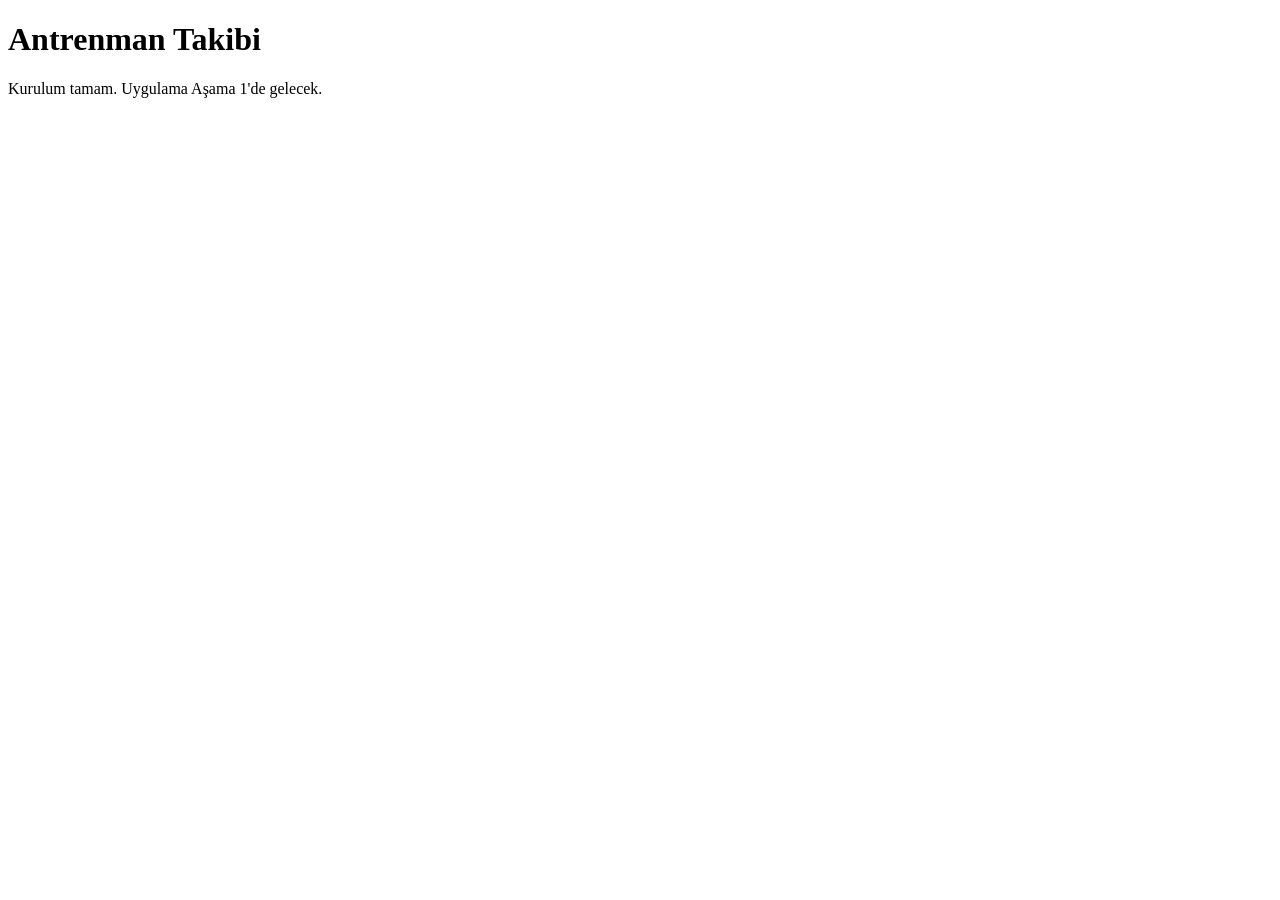
==== index.html @ 391fb574 "Aşama 0: kurulum - git deposu, .gitignore ve .gitattributes (satır sonları LF) - CLAUDE.md ve onaylı" ====
<!doctype html>
<html lang="tr">
<head>
  <meta charset="utf-8">
  <meta name="viewport" content="width=device-width, initial-scale=1">
  <title>Antrenman Takibi</title>
  <link rel="icon" href="data:,">
</head>
<body>
  <main id="app">
    <h1>Antrenman Takibi</h1>
    <p>Kurulum tamam. Uygulama Aşama 1'de gelecek.</p>
  </main>
</body>
</html>
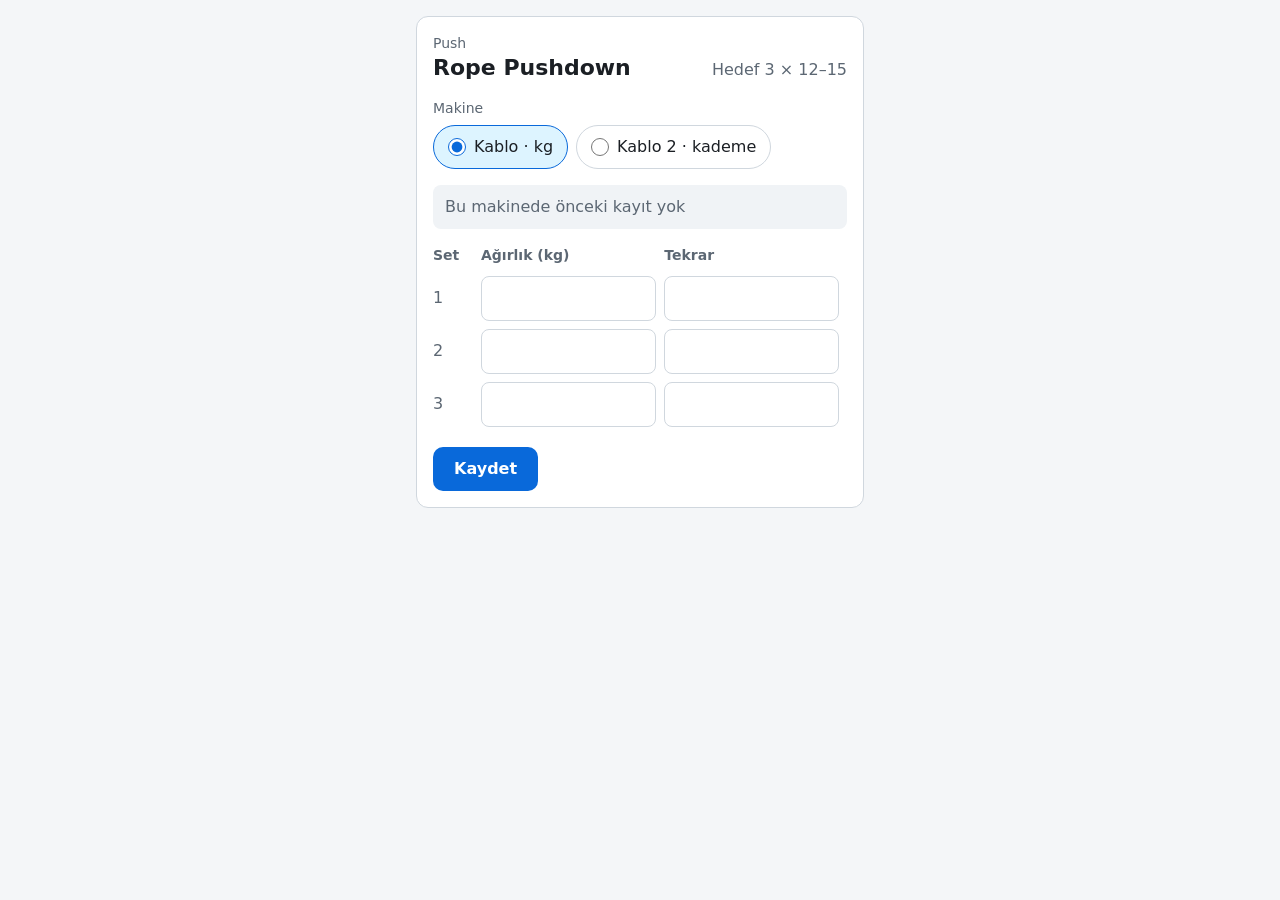
==== commit 8dde0ccd: "Aşama 1: tek hareket, iki makine, önceki performans ve set kaydı - Push · Rope Pushdown ekranı: Kabl" ====
--- a/index.html
+++ b/index.html
@@ -5,11 +5,12 @@
   <meta name="viewport" content="width=device-width, initial-scale=1">
   <title>Antrenman Takibi</title>
   <link rel="icon" href="data:,">
+  <link rel="stylesheet" href="css/app.css">
+  <script type="module" src="js/main.js"></script>
 </head>
 <body>
   <main id="app">
-    <h1>Antrenman Takibi</h1>
-    <p>Kurulum tamam. Uygulama Aşama 1'de gelecek.</p>
+    <p class="loading">Yükleniyor…</p>
   </main>
 </body>
 </html>
--- a/css/app.css
+++ b/css/app.css
@@ -0,0 +1,259 @@
+:root {
+  color-scheme: light dark;
+  --bg: #f4f6f8;
+  --surface: #ffffff;
+  --subtle: #f0f3f6;
+  --text: #1b1f24;
+  --muted: #5c6773;
+  --border: #d0d7de;
+  --input-bg: #ffffff;
+  --accent: #0969da;
+  --accent-soft: #ddf4ff;
+  --accent-text: #ffffff;
+  --ok: #1a7f37;
+  --danger: #cf222e;
+  --danger-soft: #ffebe9;
+}
+
+@media (prefers-color-scheme: dark) {
+  :root {
+    --bg: #0f1216;
+    --surface: #171b21;
+    --subtle: #1e242c;
+    --text: #e6e9ee;
+    --muted: #9aa5b1;
+    --border: #2e3540;
+    --input-bg: #0f1216;
+    --accent: #4c8dff;
+    --accent-soft: rgba(76, 141, 255, 0.16);
+    --accent-text: #0b1220;
+    --ok: #3fb950;
+    --danger: #ff7b72;
+    --danger-soft: rgba(255, 123, 114, 0.12);
+  }
+}
+
+* {
+  box-sizing: border-box;
+}
+
+html {
+  -webkit-text-size-adjust: 100%;
+}
+
+body {
+  margin: 0;
+  background: var(--bg);
+  color: var(--text);
+  font: 16px/1.5 system-ui, -apple-system, "Segoe UI", Roboto, sans-serif;
+}
+
+main {
+  max-width: 480px;
+  margin: 0 auto;
+  padding: 16px;
+}
+
+.card {
+  background: var(--surface);
+  border: 1px solid var(--border);
+  border-radius: 12px;
+  padding: 16px;
+}
+
+.card-head {
+  display: flex;
+  justify-content: space-between;
+  align-items: flex-end;
+  gap: 12px;
+}
+
+.eyebrow {
+  margin: 0;
+  color: var(--muted);
+  font-size: 0.875rem;
+}
+
+h1 {
+  margin: 0;
+  font-size: 1.375rem;
+  line-height: 1.25;
+}
+
+.target {
+  margin: 0;
+  color: var(--muted);
+  white-space: nowrap;
+}
+
+.machines {
+  display: flex;
+  flex-wrap: wrap;
+  gap: 8px;
+  margin: 16px 0 0;
+  padding: 0;
+  border: 0;
+}
+
+.machines legend {
+  margin-bottom: 6px;
+  padding: 0;
+  color: var(--muted);
+  font-size: 0.875rem;
+}
+
+.machine {
+  display: inline-flex;
+  align-items: center;
+  gap: 8px;
+  min-height: 44px;
+  padding: 0 14px;
+  border: 1px solid var(--border);
+  border-radius: 999px;
+  cursor: pointer;
+}
+
+.machine:has(input:checked) {
+  border-color: var(--accent);
+  background: var(--accent-soft);
+}
+
+.machine input {
+  width: 18px;
+  height: 18px;
+  margin: 0;
+  accent-color: var(--accent);
+}
+
+.last {
+  margin: 16px 0 0;
+  padding: 10px 12px;
+  border-radius: 8px;
+  background: var(--subtle);
+  font-variant-numeric: tabular-nums;
+}
+
+.last.empty {
+  color: var(--muted);
+}
+
+.sets {
+  width: 100%;
+  margin-top: 16px;
+  border-collapse: collapse;
+}
+
+.sets th {
+  padding: 0 8px 6px 0;
+  color: var(--muted);
+  font-size: 0.875rem;
+  font-weight: 600;
+  text-align: left;
+}
+
+.sets td {
+  padding: 4px 8px 4px 0;
+}
+
+.sets th:first-child,
+.sets td:first-child {
+  width: 3rem;
+  color: var(--muted);
+}
+
+.sets input {
+  width: 100%;
+  min-height: 44px;
+  padding: 8px 10px;
+  border: 1px solid var(--border);
+  border-radius: 8px;
+  background: var(--input-bg);
+  color: var(--text);
+  font: inherit;
+  font-size: 1.125rem; /* 16px altı iPhone'da odaklanınca ekranı yakınlaştırır */
+  font-variant-numeric: tabular-nums;
+}
+
+.sets input::placeholder {
+  color: var(--muted);
+  opacity: 0.55;
+}
+
+.sets input:focus {
+  outline: 2px solid var(--accent);
+  outline-offset: 1px;
+}
+
+.sets input[aria-invalid="true"] {
+  border-color: var(--danger);
+  background: var(--danger-soft);
+}
+
+.message {
+  margin: 12px 0 0;
+  color: var(--danger);
+}
+
+.message:empty {
+  display: none;
+}
+
+.actions {
+  display: flex;
+  flex-wrap: wrap;
+  align-items: center;
+  gap: 12px;
+  margin-top: 16px;
+}
+
+.button {
+  min-height: 44px;
+  padding: 0 20px;
+  border: 1px solid transparent;
+  border-radius: 10px;
+  font: inherit;
+  font-weight: 600;
+  cursor: pointer;
+}
+
+.button.primary {
+  background: var(--accent);
+  color: var(--accent-text);
+}
+
+.button.primary:disabled {
+  opacity: 0.6;
+  cursor: default;
+}
+
+.button.secondary {
+  border-color: var(--accent);
+  background: transparent;
+  color: var(--accent);
+}
+
+.save-status {
+  color: var(--muted);
+}
+
+.save-status[data-state="saved"] {
+  color: var(--ok);
+}
+
+.save-status[data-state="error"] {
+  display: flex;
+  flex-direction: column;
+  align-items: flex-start;
+  gap: 8px;
+  color: var(--danger);
+}
+
+.loading,
+.fatal {
+  margin: 0;
+  color: var(--muted);
+}
+
+.fatal {
+  color: var(--danger);
+}
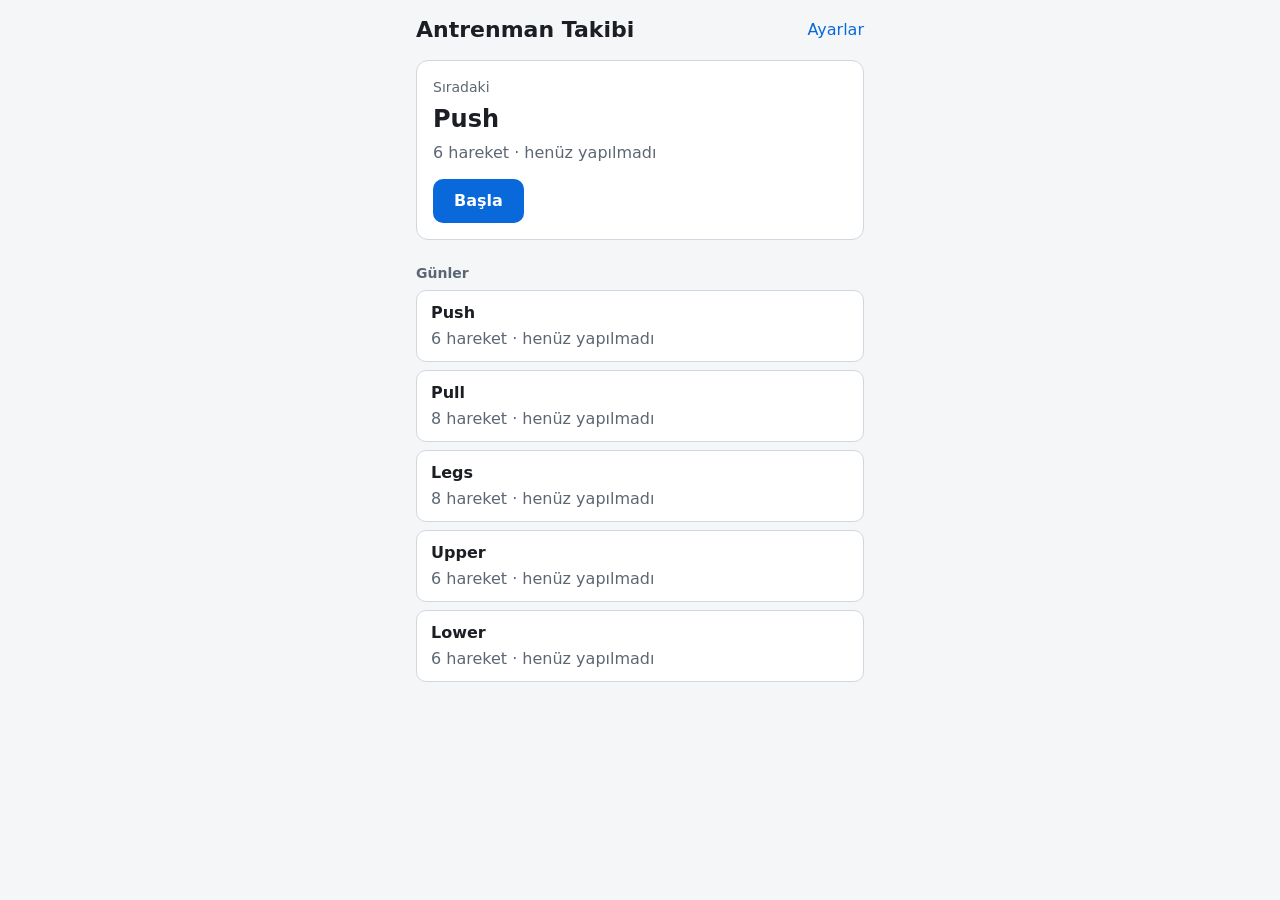
==== commit 4e3397f9: "Aşama 5: internetsiz çalışma (PWA), simgeler ve README - manifest.webmanifest ve simgeler (SVG'den P" ====
--- a/index.html
+++ b/index.html
@@ -4,7 +4,13 @@
   <meta charset="utf-8">
   <meta name="viewport" content="width=device-width, initial-scale=1">
   <title>Antrenman Takibi</title>
-  <link rel="icon" href="data:,">
+  <meta name="theme-color" content="#0969da">
+  <meta name="mobile-web-app-capable" content="yes">
+  <meta name="apple-mobile-web-app-capable" content="yes">
+  <meta name="apple-mobile-web-app-title" content="Antrenman">
+  <link rel="manifest" href="manifest.webmanifest">
+  <link rel="icon" href="icons/icon.svg" type="image/svg+xml">
+  <link rel="apple-touch-icon" href="icons/apple-touch-icon.png">
   <link rel="stylesheet" href="css/app.css">
   <script type="module" src="js/main.js"></script>
 </head>
@@ -12,5 +18,9 @@
   <main id="app">
     <p class="loading">Yükleniyor…</p>
   </main>
+  <div id="update-banner" class="update-banner" role="status" hidden>
+    <span id="update-text">Yeni sürüm var.</span>
+    <button type="button" id="update-button" class="button primary">Güncelle</button>
+  </div>
 </body>
 </html>
--- a/css/app.css
+++ b/css/app.css
@@ -13,6 +13,8 @@
   --ok: #1a7f37;
   --danger: #cf222e;
   --danger-soft: #ffebe9;
+  --warn-bg: #fff8c5;
+  --warn-border: #d4a72c;
 }
 
 @media (prefers-color-scheme: dark) {
@@ -30,6 +32,8 @@
     --ok: #3fb950;
     --danger: #ff7b72;
     --danger-soft: rgba(255, 123, 114, 0.12);
+    --warn-bg: rgba(187, 128, 9, 0.15);
+    --warn-border: #bb8009;
   }
 }
 
@@ -52,6 +56,22 @@
   max-width: 480px;
   margin: 0 auto;
   padding: 16px;
+}
+
+fieldset {
+  min-width: 0;
+  margin: 0;
+  padding: 0;
+  border: 0;
+}
+
+legend,
+.field label,
+.form-title {
+  margin: 0 0 6px;
+  padding: 0;
+  color: var(--muted);
+  font-size: 0.875rem;
 }
 
 .card {
@@ -87,22 +107,16 @@
 }
 
 .machines {
+  margin-top: 16px;
+}
+
+.chips {
   display: flex;
   flex-wrap: wrap;
   gap: 8px;
-  margin: 16px 0 0;
-  padding: 0;
-  border: 0;
-}
-
-.machines legend {
-  margin-bottom: 6px;
-  padding: 0;
-  color: var(--muted);
-  font-size: 0.875rem;
-}
-
-.machine {
+}
+
+.chip {
   display: inline-flex;
   align-items: center;
   gap: 8px;
@@ -110,19 +124,48 @@
   padding: 0 14px;
   border: 1px solid var(--border);
   border-radius: 999px;
+  background: transparent;
+  color: var(--text);
+  font: inherit;
   cursor: pointer;
 }
 
-.machine:has(input:checked) {
+.chip:has(input:checked) {
   border-color: var(--accent);
   background: var(--accent-soft);
 }
 
-.machine input {
+.chip input {
   width: 18px;
   height: 18px;
   margin: 0;
   accent-color: var(--accent);
+}
+
+.no-machine {
+  margin-bottom: 8px;
+}
+
+.chip.add {
+  border-style: dashed;
+  color: var(--accent);
+}
+
+.machine-form {
+  margin-top: 12px;
+  padding: 12px;
+  border: 1px solid var(--border);
+  border-radius: 10px;
+  background: var(--subtle);
+}
+
+.form-title {
+  color: var(--text);
+  font-weight: 600;
+}
+
+.units {
+  margin-top: 12px;
 }
 
 .last {
@@ -137,31 +180,45 @@
   color: var(--muted);
 }
 
-.sets {
-  width: 100%;
+.field {
+  display: flex;
+  flex-direction: column;
+}
+
+.field label {
+  display: block;
+}
+
+.weight {
   margin-top: 16px;
-  border-collapse: collapse;
-}
-
-.sets th {
-  padding: 0 8px 6px 0;
-  color: var(--muted);
-  font-size: 0.875rem;
-  font-weight: 600;
-  text-align: left;
-}
-
-.sets td {
-  padding: 4px 8px 4px 0;
-}
-
-.sets th:first-child,
-.sets td:first-child {
-  width: 3rem;
-  color: var(--muted);
-}
-
-.sets input {
+}
+
+.weight input {
+  max-width: 160px;
+}
+
+.reps {
+  margin-top: 16px;
+}
+
+.rep-grid {
+  display: grid;
+  grid-template-columns: repeat(auto-fill, minmax(76px, 1fr));
+  gap: 8px;
+}
+
+.rep {
+  display: flex;
+  flex-direction: column;
+  gap: 4px;
+}
+
+.rep span {
+  color: var(--muted);
+  font-size: 0.8125rem;
+}
+
+input[type="text"] {
   width: 100%;
   min-height: 44px;
   padding: 8px 10px;
@@ -174,17 +231,17 @@
   font-variant-numeric: tabular-nums;
 }
 
-.sets input::placeholder {
+input[type="text"]::placeholder {
   color: var(--muted);
   opacity: 0.55;
 }
 
-.sets input:focus {
+input[type="text"]:focus {
   outline: 2px solid var(--accent);
   outline-offset: 1px;
 }
 
-.sets input[aria-invalid="true"] {
+input[aria-invalid="true"] {
   border-color: var(--danger);
   background: var(--danger-soft);
 }
@@ -248,6 +305,293 @@
   color: var(--danger);
 }
 
+h2 {
+  margin: 0;
+  font-size: 1.125rem;
+  line-height: 1.3;
+}
+
+.muted {
+  margin: 0;
+  color: var(--muted);
+}
+
+a.button {
+  display: inline-flex;
+  align-items: center;
+  justify-content: center;
+  text-decoration: none;
+}
+
+.button.small {
+  min-height: 36px;
+  padding: 0 14px;
+  border-color: var(--border);
+  background: transparent;
+  color: var(--text);
+  font-weight: 500;
+}
+
+.button.small:disabled {
+  opacity: 0.45;
+  cursor: default;
+}
+
+/* Ana ekran */
+.page-head {
+  margin-bottom: 16px;
+}
+
+.home-head {
+  display: flex;
+  align-items: center;
+  justify-content: space-between;
+  gap: 12px;
+}
+
+.head-link {
+  color: var(--accent);
+  text-decoration: none;
+}
+
+.reminder {
+  margin: 0 0 16px;
+  padding: 10px 12px;
+  border: 1px solid var(--warn-border);
+  border-radius: 8px;
+  background: var(--warn-bg);
+}
+
+.reminder a {
+  color: var(--accent);
+  font-weight: 600;
+}
+
+/* Ayarlar */
+.page-head .back + h1 {
+  margin-top: 8px;
+}
+
+.settings-section + .settings-section {
+  margin-top: 12px;
+}
+
+.settings-section h2 + p {
+  margin-top: 8px;
+}
+
+.settings-section p {
+  margin: 8px 0 0;
+}
+
+.status-message {
+  color: var(--ok);
+}
+
+.status-message:empty {
+  display: none;
+}
+
+.file-field {
+  display: flex;
+  flex-direction: column;
+  gap: 6px;
+  margin-top: 12px;
+  color: var(--muted);
+  font-size: 0.875rem;
+}
+
+.file-field input {
+  color: var(--text);
+  font: inherit;
+}
+
+.restore-summary {
+  margin-top: 12px;
+  padding: 12px;
+  border: 1px solid var(--warn-border);
+  border-radius: 10px;
+  background: var(--warn-bg);
+}
+
+.restore-summary p:first-child {
+  margin-top: 0;
+}
+
+.flash {
+  margin: 0 0 16px;
+  padding: 10px 12px;
+  border-radius: 8px;
+  background: var(--accent-soft);
+  color: var(--ok);
+}
+
+.next,
+.resume {
+  display: flex;
+  flex-direction: column;
+  align-items: flex-start;
+  gap: 6px;
+}
+
+.resume {
+  margin-bottom: 12px;
+  border-color: var(--accent);
+}
+
+.next h2,
+.resume h2 {
+  font-size: 1.5rem;
+}
+
+.next .button,
+.resume .button {
+  margin-top: 8px;
+}
+
+.section-title {
+  margin: 24px 0 8px;
+  color: var(--muted);
+  font-size: 0.875rem;
+  font-weight: 600;
+}
+
+.days {
+  display: flex;
+  flex-direction: column;
+  gap: 8px;
+  margin: 0;
+  padding: 0;
+  list-style: none;
+}
+
+.day {
+  display: flex;
+  flex-direction: column;
+  gap: 2px;
+  min-height: 56px;
+  padding: 10px 14px;
+  border: 1px solid var(--border);
+  border-radius: 10px;
+  background: var(--surface);
+  color: var(--text);
+  text-decoration: none;
+}
+
+.day-name {
+  font-weight: 600;
+}
+
+/* Antrenman ekranı */
+.topbar {
+  position: sticky;
+  top: 0;
+  z-index: 1;
+  margin: -16px -16px 12px;
+  padding: 12px 16px;
+  border-bottom: 1px solid var(--border);
+  background: var(--bg);
+}
+
+.topbar-row {
+  display: flex;
+  align-items: center;
+  gap: 12px;
+}
+
+.topbar h1 {
+  flex: 1;
+  text-align: center;
+}
+
+.back {
+  color: var(--accent);
+  text-decoration: none;
+  white-space: nowrap;
+}
+
+.topbar .save-status:not(:empty) {
+  margin-top: 8px;
+}
+
+#workout-message {
+  margin: 0 0 12px;
+}
+
+.cards {
+  display: flex;
+  flex-direction: column;
+  gap: 12px;
+}
+
+.options {
+  margin-top: 16px;
+}
+
+.set-buttons {
+  display: flex;
+  gap: 8px;
+  margin-top: 8px;
+}
+
+.button.danger {
+  border-color: var(--danger);
+  background: transparent;
+  color: var(--danger);
+}
+
+.button:disabled {
+  opacity: 0.6;
+  cursor: default;
+}
+
+.page-actions {
+  display: flex;
+  justify-content: center;
+  margin: 24px 0 8px;
+}
+
+/* Başka bir gün devam ederken */
+.conflict h1 {
+  margin: 4px 0 8px;
+}
+
+.conflict-actions {
+  display: flex;
+  flex-direction: column;
+  gap: 8px;
+  margin-top: 16px;
+}
+
+/* Yeni sürüm bandı */
+.update-banner {
+  position: fixed;
+  right: 12px;
+  bottom: 12px;
+  left: 12px;
+  z-index: 2;
+  display: flex;
+  align-items: center;
+  justify-content: space-between;
+  gap: 12px;
+  max-width: 456px;
+  margin: 0 auto;
+  padding: 10px 12px;
+  border: 1px solid var(--accent);
+  border-radius: 12px;
+  background: var(--surface);
+  box-shadow: 0 4px 16px rgba(0, 0, 0, 0.15);
+}
+
+.update-banner[hidden] {
+  display: none;
+}
+
+/* Bant görünürken sayfanın sonu bandın altında kalmasın. */
+body:has(.update-banner:not([hidden])) main {
+  padding-bottom: 96px;
+}
+
 .loading,
 .fatal {
   margin: 0;
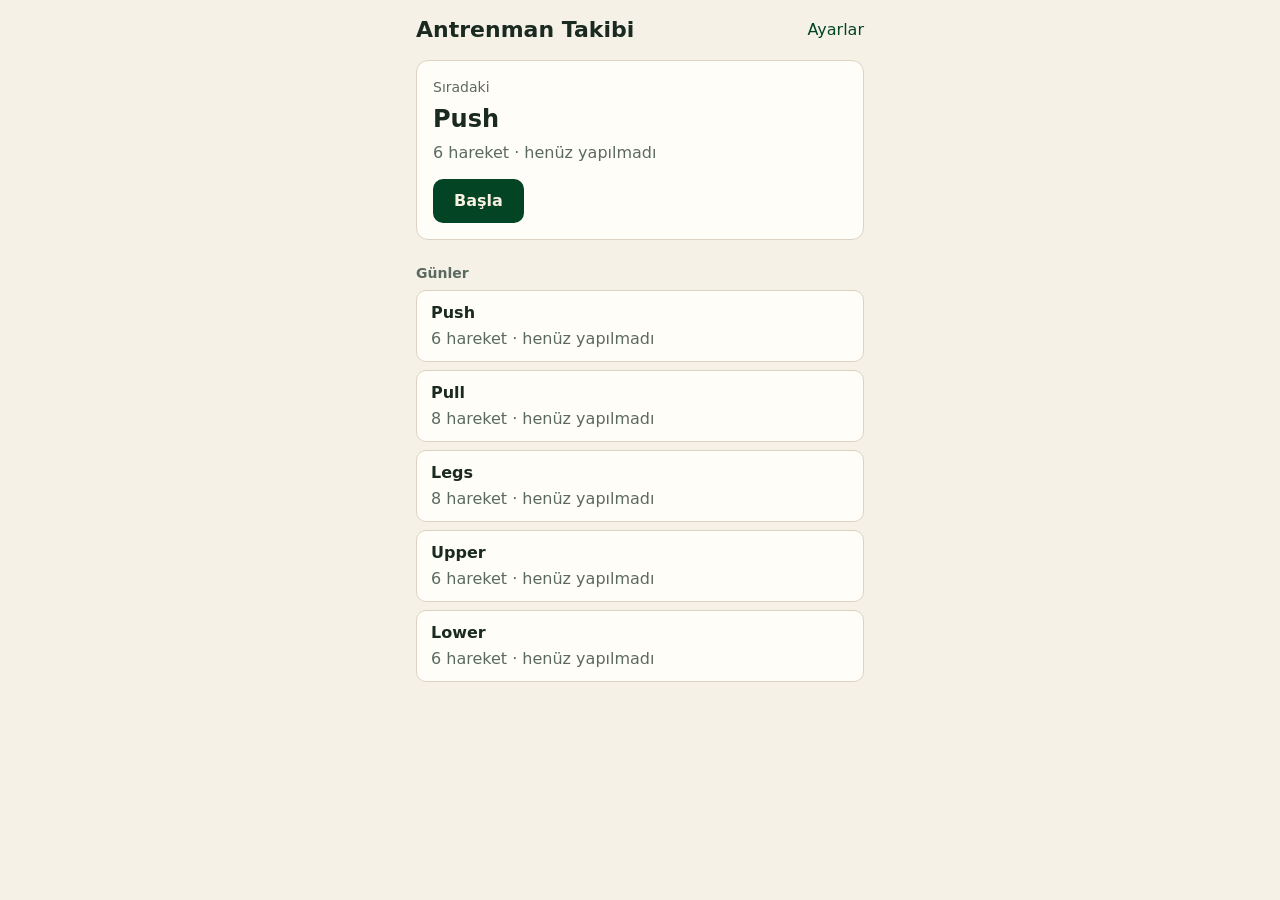
==== commit 271dd0ce: "Renkler uygulama simgesine uyarlandı - Açık tema: krem zemin, koyu yeşil vurgu ve düğmeler, turuncu " ====
--- a/index.html
+++ b/index.html
@@ -4,12 +4,12 @@
   <meta charset="utf-8">
   <meta name="viewport" content="width=device-width, initial-scale=1">
   <title>Antrenman Takibi</title>
-  <meta name="theme-color" content="#0969da">
+  <meta name="theme-color" content="#034425">
   <meta name="mobile-web-app-capable" content="yes">
   <meta name="apple-mobile-web-app-capable" content="yes">
   <meta name="apple-mobile-web-app-title" content="Antrenman">
   <link rel="manifest" href="manifest.webmanifest">
-  <link rel="icon" href="icons/icon.svg" type="image/svg+xml">
+  <link rel="icon" href="icons/icon-192.png" type="image/png">
   <link rel="apple-touch-icon" href="icons/apple-touch-icon.png">
   <link rel="stylesheet" href="css/app.css">
   <script type="module" src="js/main.js"></script>
--- a/css/app.css
+++ b/css/app.css
@@ -1,39 +1,42 @@
+/* Renkler uygulama simgesinden: koyu yeşil #034425, krem #faf1e1, turuncu #f06b29. */
 :root {
   color-scheme: light dark;
-  --bg: #f4f6f8;
-  --surface: #ffffff;
-  --subtle: #f0f3f6;
-  --text: #1b1f24;
-  --muted: #5c6773;
-  --border: #d0d7de;
+  --bg: #f6f1e7;
+  --surface: #fffdf8;
+  --subtle: #efe8da;
+  --text: #1b2a21;
+  --muted: #5b6a60;
+  --border: #dcd3c1;
   --input-bg: #ffffff;
-  --accent: #0969da;
-  --accent-soft: #ddf4ff;
-  --accent-text: #ffffff;
-  --ok: #1a7f37;
-  --danger: #cf222e;
-  --danger-soft: #ffebe9;
-  --warn-bg: #fff8c5;
-  --warn-border: #d4a72c;
+  --accent: #034425;
+  --accent-soft: #dfece2;
+  --accent-text: #faf1e1;
+  --highlight: #b8490f; /* simgedeki turuncunun yazıda okunur tonu */
+  --ok: #1d6b3c;
+  --danger: #c42b1c;
+  --danger-soft: #fdeceb;
+  --warn-bg: #fdf1c9;
+  --warn-border: #c9982a;
 }
 
 @media (prefers-color-scheme: dark) {
   :root {
-    --bg: #0f1216;
-    --surface: #171b21;
-    --subtle: #1e242c;
-    --text: #e6e9ee;
-    --muted: #9aa5b1;
-    --border: #2e3540;
-    --input-bg: #0f1216;
-    --accent: #4c8dff;
-    --accent-soft: rgba(76, 141, 255, 0.16);
-    --accent-text: #0b1220;
-    --ok: #3fb950;
+    --bg: #0c1811;
+    --surface: #132219;
+    --subtle: #1a2d21;
+    --text: #efe8d9;
+    --muted: #a4b1a7;
+    --border: #2a3e31;
+    --input-bg: #0c1811;
+    --accent: #7ccf9c;
+    --accent-soft: rgba(124, 207, 156, 0.14);
+    --accent-text: #0c1811;
+    --highlight: #ff9a5c;
+    --ok: #7ccf9c;
     --danger: #ff7b72;
     --danger-soft: rgba(255, 123, 114, 0.12);
-    --warn-bg: rgba(187, 128, 9, 0.15);
-    --warn-border: #bb8009;
+    --warn-bg: rgba(201, 152, 42, 0.16);
+    --warn-border: #c9982a;
   }
 }
 
@@ -144,6 +147,52 @@
 
 .no-machine {
   margin-bottom: 8px;
+}
+
+.chip.edit {
+  border-color: transparent;
+  color: var(--muted);
+}
+
+.machine-list {
+  display: flex;
+  flex-direction: column;
+  gap: 8px;
+  margin: 0 0 8px;
+  padding: 0;
+  list-style: none;
+}
+
+.machine-list li {
+  display: flex;
+  align-items: center;
+  justify-content: space-between;
+  gap: 12px;
+  min-height: 44px;
+  padding: 0 4px 0 14px;
+  border: 1px solid var(--border);
+  border-radius: 10px;
+}
+
+.button.small.danger {
+  border-color: var(--danger);
+  color: var(--danger);
+}
+
+.counter {
+  margin: 8px 0 0;
+  color: var(--muted);
+  font-size: 0.9375rem;
+}
+
+.progress-live {
+  margin: 8px 0 0;
+  color: var(--highlight);
+  font-weight: 600;
+}
+
+.progress-live:empty {
+  display: none;
 }
 
 .chip.add {
@@ -436,7 +485,7 @@
 
 .resume {
   margin-bottom: 12px;
-  border-color: var(--accent);
+  border-color: var(--highlight);
 }
 
 .next h2,
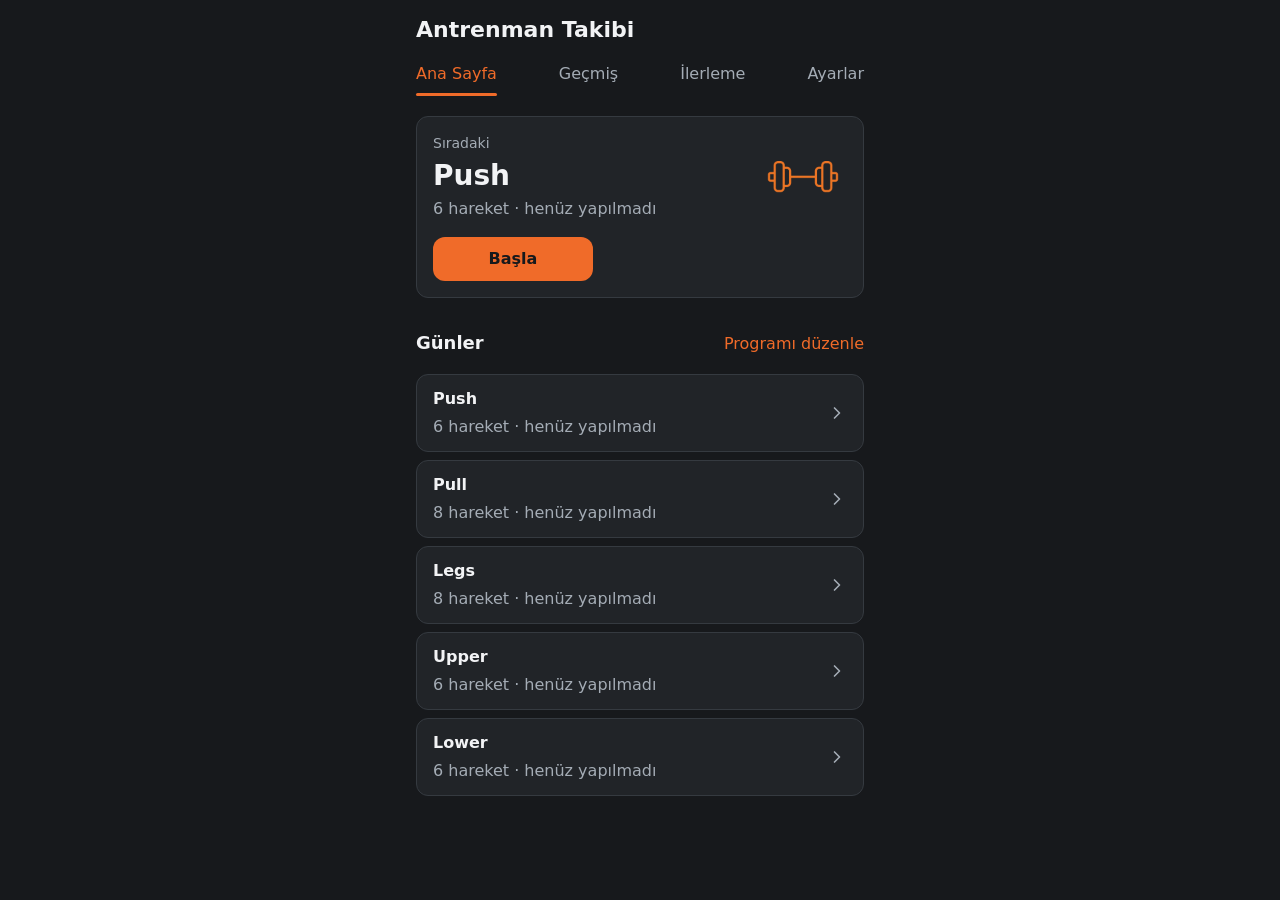
==== commit 7d37047e: "Aşama 11a: arayüz — tasarım değişkenleri, koyu tema, sekmeler ve ana sayfa - Yalnızca koyu tema: ant" ====
--- a/index.html
+++ b/index.html
@@ -4,7 +4,7 @@
   <meta charset="utf-8">
   <meta name="viewport" content="width=device-width, initial-scale=1">
   <title>Antrenman Takibi</title>
-  <meta name="theme-color" content="#034425">
+  <meta name="theme-color" content="#17191c">
   <meta name="mobile-web-app-capable" content="yes">
   <meta name="apple-mobile-web-app-capable" content="yes">
   <meta name="apple-mobile-web-app-title" content="Antrenman">
--- a/css/app.css
+++ b/css/app.css
@@ -1,43 +1,50 @@
-/* Renkler uygulama simgesinden: koyu yeşil #034425, krem #faf1e1, turuncu #f06b29. */
+/* Tasarım değişkenleri. Kurallar ve kararlar: .claude/skills/workout-ui (references/tokens.md).
+   Renk, yazı boyutu, boşluk ve köşe değerleri yalnızca burada yazılır. Yalnızca koyu tema. */
 :root {
-  color-scheme: light dark;
-  --bg: #f6f1e7;
-  --surface: #fffdf8;
-  --subtle: #efe8da;
-  --text: #1b2a21;
-  --muted: #5b6a60;
-  --border: #dcd3c1;
-  --input-bg: #ffffff;
-  --accent: #034425;
-  --accent-soft: #dfece2;
-  --accent-text: #faf1e1;
-  --highlight: #b8490f; /* simgedeki turuncunun yazıda okunur tonu */
-  --ok: #1d6b3c;
-  --danger: #c42b1c;
-  --danger-soft: #fdeceb;
-  --warn-bg: #fdf1c9;
-  --warn-border: #c9982a;
-}
-
-@media (prefers-color-scheme: dark) {
-  :root {
-    --bg: #0c1811;
-    --surface: #132219;
-    --subtle: #1a2d21;
-    --text: #efe8d9;
-    --muted: #a4b1a7;
-    --border: #2a3e31;
-    --input-bg: #0c1811;
-    --accent: #7ccf9c;
-    --accent-soft: rgba(124, 207, 156, 0.14);
-    --accent-text: #0c1811;
-    --highlight: #ff9a5c;
-    --ok: #7ccf9c;
-    --danger: #ff7b72;
-    --danger-soft: rgba(255, 123, 114, 0.12);
-    --warn-bg: rgba(201, 152, 42, 0.16);
-    --warn-border: #c9982a;
-  }
+  color-scheme: dark;
+
+  --bg: #17191c; /* antrasit */
+  --surface: #212428;
+  --subtle: #2a2e33;
+  --border: #353a40;
+  --border-strong: #727a84; /* metin kutusu ve ikincil düğme kenarı: zeminlere karşı en az 3:1 */
+  --input-bg: #17191c;
+  --text: #f2f3f5;
+  --muted: #a4acb5;
+  --placeholder: #80878f; /* önceki değer ipucu: girilen değerden soluk, yine de 4,5:1 */
+  --accent: #f06b29; /* simgedeki turuncu */
+  --accent-text: #17191c; /* turuncu dolgunun yazısı: beyaz yazı turuncuda 3:1'de kalır */
+  --accent-soft: rgba(240, 107, 41, 0.16);
+  --highlight: var(--accent);
+  --chart-line: #e8641f; /* turuncunun koyu zemin bandına indirilmiş tonu (dataviz doğrulayıcısı) */
+  --ok: #5fcf8f;
+  --ok-soft: rgba(95, 207, 143, 0.14);
+  --danger: #ff7166;
+  --danger-soft: rgba(255, 113, 102, 0.14);
+  --warn-bg: rgba(217, 164, 65, 0.14);
+  --warn-border: #d9a441;
+
+  --font-size-xs: 0.8125rem;
+  --font-size-sm: 0.875rem;
+  --font-size-md: 1rem;
+  --font-size-lg: 1.125rem;
+  --font-size-xl: 1.375rem;
+  --font-size-2xl: 1.75rem;
+
+  --space-1: 4px;
+  --space-2: 8px;
+  --space-3: 12px;
+  --space-4: 16px;
+  --space-5: 24px;
+  --space-6: 32px;
+
+  --radius-sm: 8px;
+  --radius-md: 12px;
+  --radius-pill: 999px;
+  --tap: 44px; /* en küçük dokunma alanı */
+  --icon-md: 20px;
+  --icon-lg: 24px;
+  --shadow-overlay: 0 8px 24px rgba(0, 0, 0, 0.4);
 }
 
 * {
@@ -52,13 +59,37 @@
   margin: 0;
   background: var(--bg);
   color: var(--text);
-  font: 16px/1.5 system-ui, -apple-system, "Segoe UI", Roboto, sans-serif;
+  font: var(--font-size-md) / 1.5 system-ui, -apple-system, "Segoe UI", Roboto, sans-serif;
 }
 
 main {
   max-width: 480px;
   margin: 0 auto;
-  padding: 16px;
+  padding: var(--space-4);
+}
+
+a {
+  color: var(--accent);
+}
+
+:focus-visible {
+  outline: 2px solid var(--accent);
+  outline-offset: 2px;
+}
+
+h1 {
+  margin: 0;
+  font-size: var(--font-size-2xl);
+  font-weight: 700;
+  line-height: 1.25;
+  overflow-wrap: anywhere;
+}
+
+h2 {
+  margin: 0;
+  font-size: var(--font-size-lg);
+  font-weight: 600;
+  line-height: 1.25;
 }
 
 fieldset {
@@ -71,65 +102,226 @@
 legend,
 .field label,
 .form-title {
-  margin: 0 0 6px;
+  margin: 0 0 var(--space-2);
   padding: 0;
   color: var(--muted);
-  font-size: 0.875rem;
-}
-
+  font-size: var(--font-size-sm);
+}
+
+.muted {
+  margin: 0;
+  color: var(--muted);
+}
+
+.eyebrow {
+  margin: 0;
+  color: var(--muted);
+  font-size: var(--font-size-sm);
+}
+
+.icon {
+  flex: none;
+  width: var(--icon-md);
+  height: var(--icon-md);
+}
+
+/* Kart */
 .card {
   background: var(--surface);
   border: 1px solid var(--border);
-  border-radius: 12px;
-  padding: 16px;
-}
-
+  border-radius: var(--radius-md);
+  padding: var(--space-4);
+}
+
+/* Uzun başlık alt satıra geçer; "Hedef" ilk satırla hizalı kalır ve küçülmez. */
 .card-head {
   display: flex;
   justify-content: space-between;
-  align-items: flex-end;
-  gap: 12px;
-}
-
-.eyebrow {
-  margin: 0;
-  color: var(--muted);
-  font-size: 0.875rem;
-}
-
-h1 {
-  margin: 0;
-  font-size: 1.375rem;
-  line-height: 1.25;
+  align-items: baseline;
+  gap: var(--space-3);
+}
+
+.card-head h2 {
+  min-width: 0;
+  overflow-wrap: anywhere;
 }
 
 .target {
+  flex: none;
   margin: 0;
   color: var(--muted);
   white-space: nowrap;
 }
 
-.machines {
-  margin-top: 16px;
-}
-
-.chips {
-  display: flex;
-  flex-wrap: wrap;
-  gap: 8px;
-}
-
-.chip {
+/* Düğmeler: ana (turuncu dolgu), ikincil (nötr çerçeve), ekleme (turuncu çerçeve), tehlikeli (kırmızı). */
+.button {
   display: inline-flex;
   align-items: center;
-  gap: 8px;
-  min-height: 44px;
-  padding: 0 14px;
-  border: 1px solid var(--border);
-  border-radius: 999px;
+  justify-content: center;
+  gap: var(--space-2);
+  min-height: var(--tap);
+  padding: var(--space-2) var(--space-5);
+  border: 1px solid transparent;
+  border-radius: var(--radius-md);
   background: transparent;
   color: var(--text);
   font: inherit;
+  font-weight: 600;
+  text-align: center;
+  text-decoration: none;
+  cursor: pointer;
+}
+
+.button.primary {
+  background: var(--accent);
+  color: var(--accent-text);
+}
+
+.button.secondary {
+  border-color: var(--border-strong);
+}
+
+.button.add {
+  border-color: var(--accent);
+  color: var(--accent);
+}
+
+.button.danger {
+  border-color: var(--danger);
+  color: var(--danger);
+}
+
+/* Küçük düğme de en az 44 × 44 px'tir; yalnızca yatay boşluğu dardır ("Sil" gibi kısa yazıda da). */
+.button.small {
+  min-width: var(--tap);
+  padding: var(--space-2) var(--space-3);
+  border-color: var(--border-strong);
+  font-weight: 500;
+}
+
+.button.small.danger {
+  border-color: var(--danger);
+  color: var(--danger);
+}
+
+.button.small.icon {
+  width: var(--tap);
+  padding: 0;
+  font-size: var(--font-size-lg);
+}
+
+.button.block {
+  width: 100%;
+}
+
+.button:active:not(:disabled) {
+  filter: brightness(0.9);
+}
+
+.button:disabled {
+  opacity: 0.45;
+  cursor: default;
+}
+
+.link-button {
+  align-self: flex-start;
+  min-height: var(--tap);
+  padding: 0;
+  border: 0;
+  background: none;
+  color: var(--accent);
+  font: inherit;
+  cursor: pointer;
+}
+
+.actions {
+  display: flex;
+  flex-wrap: wrap;
+  align-items: center;
+  gap: var(--space-3);
+  margin-top: var(--space-4);
+}
+
+/* Form alanları */
+.field {
+  display: flex;
+  flex-direction: column;
+}
+
+.field label {
+  display: block;
+}
+
+input[type="text"],
+select {
+  width: 100%;
+  min-height: var(--tap);
+  padding: var(--space-2) var(--space-3);
+  border: 1px solid var(--border-strong);
+  border-radius: var(--radius-sm);
+  background: var(--input-bg);
+  color: var(--text);
+  font: inherit;
+  font-size: var(--font-size-lg); /* 16 px altı iPhone'da odaklanınca ekranı yakınlaştırır */
+}
+
+input[type="text"] {
+  font-variant-numeric: tabular-nums;
+}
+
+/* Sayı kutusunda girilen değer kalın, önceki değer ipucu ince ve soluk: ipucu kutuyu doldurmaz. */
+input[inputmode="decimal"],
+input[inputmode="numeric"] {
+  font-weight: 600;
+}
+
+input[type="text"]::placeholder {
+  color: var(--placeholder);
+  font-weight: 400;
+  opacity: 1;
+}
+
+input[type="text"]:focus,
+select:focus {
+  outline: 2px solid var(--accent);
+  outline-offset: 2px;
+}
+
+input[aria-invalid="true"],
+select[aria-invalid="true"] {
+  border-color: var(--danger);
+  background: var(--danger-soft);
+}
+
+.message {
+  margin: var(--space-3) 0 0;
+  color: var(--danger);
+}
+
+.message:empty {
+  display: none;
+}
+
+/* Çipler: radyo seçimleri (makine, hareket, birim, ölçü). Radyo görünür kalır. */
+.chips {
+  display: flex;
+  flex-wrap: wrap;
+  gap: var(--space-2);
+}
+
+.chip {
+  display: inline-flex;
+  align-items: center;
+  gap: var(--space-2);
+  max-width: 100%;
+  min-height: var(--tap);
+  padding: 0 var(--space-3);
+  border: 1px solid var(--border);
+  border-radius: var(--radius-pill);
+  background: transparent;
+  color: var(--text);
+  font: inherit;
+  overflow-wrap: anywhere;
   cursor: pointer;
 }
 
@@ -138,15 +330,27 @@
   background: var(--accent-soft);
 }
 
+.chip:has(input:focus-visible) {
+  outline: 2px solid var(--accent);
+  outline-offset: 2px;
+}
+
 .chip input {
+  flex: none;
   width: 18px;
   height: 18px;
   margin: 0;
   accent-color: var(--accent);
 }
 
-.no-machine {
-  margin-bottom: 8px;
+.chip input:focus-visible {
+  outline: none;
+}
+
+.chip.add {
+  border-style: dashed;
+  border-color: var(--border-strong);
+  color: var(--accent);
 }
 
 .chip.edit {
@@ -154,381 +358,323 @@
   color: var(--muted);
 }
 
-.machine-list {
-  display: flex;
-  flex-direction: column;
-  gap: 8px;
-  margin: 0 0 8px;
+/* Mesajlar */
+.flash {
+  margin: 0 0 var(--space-4);
+  padding: var(--space-2) var(--space-3);
+  border-radius: var(--radius-sm);
+  background: var(--ok-soft);
+  color: var(--ok);
+}
+
+.reminder {
+  margin: 0 0 var(--space-4);
+  padding: var(--space-2) var(--space-3);
+  border: 1px solid var(--warn-border);
+  border-radius: var(--radius-sm);
+  background: var(--warn-bg);
+}
+
+/* Uyarı zemininde turuncu yazı sınırda kalır; bağlantı ana metin renginde ve altı çizili. */
+.reminder a {
+  color: var(--text);
+  font-weight: 600;
+}
+
+.status-message {
+  color: var(--ok);
+}
+
+.status-message:empty {
+  display: none;
+}
+
+.save-status {
+  color: var(--muted);
+}
+
+.save-status[data-state="saved"] {
+  color: var(--ok);
+}
+
+.save-status[data-state="error"] {
+  display: flex;
+  flex-direction: column;
+  align-items: flex-start;
+  gap: var(--space-2);
+  color: var(--danger);
+}
+
+/* Ana ekranların başı: uygulama adı ve sekmeler. Açık ekranın sekmesi aria-current="page" taşır. */
+.app-head {
+  margin-bottom: var(--space-4);
+}
+
+.app-title {
+  margin: 0;
+  font-size: var(--font-size-xl);
+  font-weight: 700;
+  line-height: 1.25;
+}
+
+/* Sekmeler satırı kaplar (görseldeki gibi). Yazı büyütülüp sığmazsa sayfa değil çubuk kayar;
+   iç boşluk odak halkası kırpılmasın diye. */
+.tabs {
+  display: flex;
+  justify-content: space-between;
+  gap: var(--space-3);
+  margin: var(--space-1) calc(-1 * var(--space-1)) 0;
+  padding: var(--space-1);
+  overflow-x: auto;
+}
+
+.tab {
+  position: relative;
+  display: inline-flex;
+  align-items: center;
+  min-height: var(--tap);
+  color: var(--muted);
+  font-weight: 500;
+  text-decoration: none;
+  white-space: nowrap;
+}
+
+.tab[aria-current="page"] {
+  color: var(--accent);
+}
+
+.tab[aria-current="page"]::after {
+  content: "";
+  position: absolute;
+  right: 0;
+  bottom: 0;
+  left: 0;
+  height: 3px;
+  border-radius: 3px;
+  background: var(--accent);
+}
+
+/* Alt ekranların başı: geri bağlantısı ve başlık */
+.page-head {
+  margin-bottom: var(--space-4);
+}
+
+.page-head .back + h1 {
+  margin-top: var(--space-1);
+}
+
+.back {
+  display: inline-flex;
+  align-items: center;
+  min-width: var(--tap); /* kısa gün adında ("← Pull") da */
+  min-height: var(--tap);
+  color: var(--accent);
+  text-decoration: none;
+  white-space: nowrap;
+}
+
+/* Ana ekran */
+.next,
+.resume {
+  display: flex;
+  flex-direction: column;
+  align-items: flex-start;
+  gap: var(--space-1);
+}
+
+.resume {
+  margin-bottom: var(--space-3);
+  border-color: var(--highlight);
+}
+
+.next h2,
+.resume h2 {
+  font-size: var(--font-size-2xl);
+  font-weight: 700;
+  overflow-wrap: anywhere;
+}
+
+.next .button,
+.resume .button {
+  min-width: 10rem;
+  margin-top: var(--space-3);
+}
+
+/* Sıradaki kartı: solda gün, sağda günün görseli (süs; alt=""). Görsel metni ezmez, küçülmez. */
+.next-body {
+  display: flex;
+  align-items: center;
+  gap: var(--space-3);
+  align-self: stretch;
+}
+
+.next-text {
+  display: flex;
+  flex: 1;
+  flex-direction: column;
+  gap: var(--space-1);
+  min-width: 0;
+}
+
+.day-art {
+  flex: none;
+  width: 88px;
+  height: 88px;
+  object-fit: contain;
+}
+
+@media (max-width: 359px) {
+  .day-art {
+    width: 64px;
+    height: 64px;
+  }
+}
+
+.section-head {
+  display: flex;
+  flex-wrap: wrap;
+  align-items: center;
+  justify-content: space-between;
+  column-gap: var(--space-3);
+  margin: var(--space-5) 0 var(--space-2);
+}
+
+.section-head .section-title {
+  margin: 0;
+}
+
+.section-title {
+  margin: var(--space-5) 0 var(--space-2);
+  font-size: var(--font-size-lg);
+  font-weight: 600;
+}
+
+.section-link {
+  display: inline-flex;
+  align-items: center;
+  min-height: var(--tap);
+  color: var(--accent);
+  text-decoration: none;
+}
+
+/* Başka ekrana götüren liste öğeleri: ana sayfadaki günler, geçmiş, ilerleme listesi. */
+.days {
+  display: flex;
+  flex-direction: column;
+  gap: var(--space-2);
+  margin: 0;
   padding: 0;
   list-style: none;
 }
 
-.machine-list li {
-  display: flex;
-  align-items: center;
-  justify-content: space-between;
-  gap: 12px;
-  min-height: 44px;
-  padding: 0 4px 0 14px;
+.day {
+  display: flex;
+  align-items: center;
+  gap: var(--space-3);
+  min-height: 56px;
+  padding: var(--space-3) var(--space-4);
   border: 1px solid var(--border);
-  border-radius: 10px;
-}
-
-.button.small.danger {
-  border-color: var(--danger);
-  color: var(--danger);
-}
-
-.counter {
-  margin: 8px 0 0;
-  color: var(--muted);
-  font-size: 0.9375rem;
-}
-
-.progress-live {
-  margin: 8px 0 0;
-  color: var(--highlight);
+  border-radius: var(--radius-md);
+  background: var(--surface);
+  color: var(--text);
+  text-decoration: none;
+}
+
+.day-text {
+  display: flex;
+  flex: 1;
+  flex-direction: column;
+  gap: var(--space-1);
+  min-width: 0;
+}
+
+.day-name {
   font-weight: 600;
-}
-
-.progress-live:empty {
-  display: none;
-}
-
-.chip.add {
-  border-style: dashed;
-  color: var(--accent);
-}
-
-.machine-form {
-  margin-top: 12px;
-  padding: 12px;
-  border: 1px solid var(--border);
-  border-radius: 10px;
-  background: var(--subtle);
-}
-
-.form-title {
+  overflow-wrap: anywhere;
+}
+
+.day .icon {
+  color: var(--muted);
+}
+
+.empty-state {
+  margin-top: var(--space-2);
+}
+
+/* Geçmiş */
+.entries {
+  display: flex;
+  flex-direction: column;
+  gap: var(--space-2);
+  margin: 0;
+  padding: 0;
+  list-style: none;
+}
+
+.entry h2 {
+  font-size: var(--font-size-md);
+}
+
+.entry-sets {
+  margin: var(--space-2) 0 var(--space-1);
+  font-size: var(--font-size-lg);
+  font-variant-numeric: tabular-nums;
+}
+
+.detail-actions {
+  margin-top: var(--space-4);
+}
+
+/* Ayarlar */
+.settings-section + .settings-section {
+  margin-top: var(--space-3);
+}
+
+.settings-section h2 + p {
+  margin-top: var(--space-2);
+}
+
+.settings-section p {
+  margin: var(--space-2) 0 0;
+}
+
+.file-field {
+  display: flex;
+  flex-direction: column;
+  gap: var(--space-2);
+  margin-top: var(--space-3);
+  color: var(--muted);
+  font-size: var(--font-size-sm);
+}
+
+.file-field input {
+  color: var(--muted);
+  font: inherit;
+}
+
+.file-field input::file-selector-button {
+  min-height: var(--tap);
+  margin-right: var(--space-3);
+  padding: var(--space-2) var(--space-4);
+  border: 1px solid var(--border-strong);
+  border-radius: var(--radius-md);
+  background: transparent;
   color: var(--text);
-  font-weight: 600;
-}
-
-.units {
-  margin-top: 12px;
-}
-
-.last {
-  margin: 16px 0 0;
-  padding: 10px 12px;
-  border-radius: 8px;
-  background: var(--subtle);
-  font-variant-numeric: tabular-nums;
-}
-
-.last.empty {
-  color: var(--muted);
-}
-
-.field {
-  display: flex;
-  flex-direction: column;
-}
-
-.field label {
-  display: block;
-}
-
-.weight {
-  margin-top: 16px;
-}
-
-.weight input {
-  max-width: 160px;
-}
-
-.reps {
-  margin-top: 16px;
-}
-
-.rep-grid {
-  display: grid;
-  grid-template-columns: repeat(auto-fill, minmax(76px, 1fr));
-  gap: 8px;
-}
-
-.rep {
-  display: flex;
-  flex-direction: column;
-  gap: 4px;
-}
-
-.rep span {
-  color: var(--muted);
-  font-size: 0.8125rem;
-}
-
-input[type="text"] {
-  width: 100%;
-  min-height: 44px;
-  padding: 8px 10px;
-  border: 1px solid var(--border);
-  border-radius: 8px;
-  background: var(--input-bg);
-  color: var(--text);
-  font: inherit;
-  font-size: 1.125rem; /* 16px altı iPhone'da odaklanınca ekranı yakınlaştırır */
-  font-variant-numeric: tabular-nums;
-}
-
-input[type="text"]::placeholder {
-  color: var(--muted);
-  opacity: 0.55;
-}
-
-input[type="text"]:focus {
-  outline: 2px solid var(--accent);
-  outline-offset: 1px;
-}
-
-input[aria-invalid="true"] {
-  border-color: var(--danger);
-  background: var(--danger-soft);
-}
-
-.message {
-  margin: 12px 0 0;
-  color: var(--danger);
-}
-
-.message:empty {
-  display: none;
-}
-
-.actions {
-  display: flex;
-  flex-wrap: wrap;
-  align-items: center;
-  gap: 12px;
-  margin-top: 16px;
-}
-
-.button {
-  min-height: 44px;
-  padding: 0 20px;
-  border: 1px solid transparent;
-  border-radius: 10px;
   font: inherit;
   font-weight: 600;
   cursor: pointer;
 }
 
-.button.primary {
-  background: var(--accent);
-  color: var(--accent-text);
-}
-
-.button.primary:disabled {
-  opacity: 0.6;
-  cursor: default;
-}
-
-.button.secondary {
-  border-color: var(--accent);
-  background: transparent;
-  color: var(--accent);
-}
-
-.save-status {
-  color: var(--muted);
-}
-
-.save-status[data-state="saved"] {
-  color: var(--ok);
-}
-
-.save-status[data-state="error"] {
-  display: flex;
-  flex-direction: column;
-  align-items: flex-start;
-  gap: 8px;
-  color: var(--danger);
-}
-
-h2 {
-  margin: 0;
-  font-size: 1.125rem;
-  line-height: 1.3;
-}
-
-.muted {
-  margin: 0;
-  color: var(--muted);
-}
-
-a.button {
-  display: inline-flex;
-  align-items: center;
-  justify-content: center;
-  text-decoration: none;
-}
-
-.button.small {
-  min-height: 36px;
-  padding: 0 14px;
-  border-color: var(--border);
-  background: transparent;
-  color: var(--text);
-  font-weight: 500;
-}
-
-.button.small:disabled {
-  opacity: 0.45;
-  cursor: default;
-}
-
-/* Ana ekran */
-.page-head {
-  margin-bottom: 16px;
-}
-
-.home-head {
-  display: flex;
-  align-items: center;
-  justify-content: space-between;
-  gap: 12px;
-}
-
-.head-link {
-  color: var(--accent);
-  text-decoration: none;
-}
-
-.reminder {
-  margin: 0 0 16px;
-  padding: 10px 12px;
+.restore-summary {
+  margin-top: var(--space-3);
+  padding: var(--space-3);
   border: 1px solid var(--warn-border);
-  border-radius: 8px;
-  background: var(--warn-bg);
-}
-
-.reminder a {
-  color: var(--accent);
-  font-weight: 600;
-}
-
-/* Ayarlar */
-.page-head .back + h1 {
-  margin-top: 8px;
-}
-
-.settings-section + .settings-section {
-  margin-top: 12px;
-}
-
-.settings-section h2 + p {
-  margin-top: 8px;
-}
-
-.settings-section p {
-  margin: 8px 0 0;
-}
-
-.status-message {
-  color: var(--ok);
-}
-
-.status-message:empty {
-  display: none;
-}
-
-.file-field {
-  display: flex;
-  flex-direction: column;
-  gap: 6px;
-  margin-top: 12px;
-  color: var(--muted);
-  font-size: 0.875rem;
-}
-
-.file-field input {
-  color: var(--text);
-  font: inherit;
-}
-
-.restore-summary {
-  margin-top: 12px;
-  padding: 12px;
-  border: 1px solid var(--warn-border);
-  border-radius: 10px;
+  border-radius: var(--radius-sm);
   background: var(--warn-bg);
 }
 
 .restore-summary p:first-child {
   margin-top: 0;
-}
-
-.flash {
-  margin: 0 0 16px;
-  padding: 10px 12px;
-  border-radius: 8px;
-  background: var(--accent-soft);
-  color: var(--ok);
-}
-
-.next,
-.resume {
-  display: flex;
-  flex-direction: column;
-  align-items: flex-start;
-  gap: 6px;
-}
-
-.resume {
-  margin-bottom: 12px;
-  border-color: var(--highlight);
-}
-
-.next h2,
-.resume h2 {
-  font-size: 1.5rem;
-}
-
-.next .button,
-.resume .button {
-  margin-top: 8px;
-}
-
-.section-title {
-  margin: 24px 0 8px;
-  color: var(--muted);
-  font-size: 0.875rem;
-  font-weight: 600;
-}
-
-.days {
-  display: flex;
-  flex-direction: column;
-  gap: 8px;
-  margin: 0;
-  padding: 0;
-  list-style: none;
-}
-
-.day {
-  display: flex;
-  flex-direction: column;
-  gap: 2px;
-  min-height: 56px;
-  padding: 10px 14px;
-  border: 1px solid var(--border);
-  border-radius: 10px;
-  background: var(--surface);
-  color: var(--text);
-  text-decoration: none;
-}
-
-.day-name {
-  font-weight: 600;
 }
 
 /* Antrenman ekranı */
@@ -536,8 +682,8 @@
   position: sticky;
   top: 0;
   z-index: 1;
-  margin: -16px -16px 12px;
-  padding: 12px 16px;
+  margin: calc(-1 * var(--space-4)) calc(-1 * var(--space-4)) var(--space-3);
+  padding: var(--space-2) var(--space-4);
   border-bottom: 1px solid var(--border);
   background: var(--bg);
 }
@@ -545,91 +691,486 @@
 .topbar-row {
   display: flex;
   align-items: center;
-  gap: 12px;
+  gap: var(--space-3);
 }
 
 .topbar h1 {
   flex: 1;
+  min-width: 0;
+  font-size: var(--font-size-xl);
   text-align: center;
 }
 
-.back {
-  color: var(--accent);
-  text-decoration: none;
-  white-space: nowrap;
-}
-
 .topbar .save-status:not(:empty) {
-  margin-top: 8px;
+  margin-top: var(--space-2);
 }
 
 #workout-message {
-  margin: 0 0 12px;
+  margin: 0 0 var(--space-3);
 }
 
 .cards {
   display: flex;
   flex-direction: column;
-  gap: 12px;
+  gap: var(--space-3);
 }
 
 .options {
-  margin-top: 16px;
+  margin-top: var(--space-3);
+}
+
+.suggestion {
+  margin: var(--space-2) 0 0;
+  color: var(--muted);
+}
+
+.machines {
+  margin-top: var(--space-3);
+}
+
+.no-machine {
+  margin-bottom: var(--space-2);
+}
+
+.machine-list {
+  display: flex;
+  flex-direction: column;
+  gap: var(--space-2);
+  margin: 0 0 var(--space-2);
+  padding: 0;
+  list-style: none;
+}
+
+.machine-list li {
+  display: flex;
+  align-items: center;
+  justify-content: space-between;
+  gap: var(--space-3);
+  min-height: var(--tap);
+  padding: var(--space-1) var(--space-1) var(--space-1) var(--space-3);
+  border: 1px solid var(--border);
+  border-radius: var(--radius-sm);
+}
+
+.machine-list li > span:first-child {
+  min-width: 0;
+  overflow-wrap: anywhere;
+}
+
+.machine-list li.editing {
+  display: block;
+  padding: var(--space-3);
+}
+
+.machine-actions {
+  display: flex;
+  flex: none;
+  gap: var(--space-2);
+}
+
+.archived-title {
+  margin-top: var(--space-1);
+  color: var(--muted);
+}
+
+.machine-list.archived li {
+  border-style: dashed;
+  color: var(--muted);
+}
+
+.unit-locked {
+  margin-top: var(--space-3);
+  font-size: var(--font-size-sm);
+}
+
+.machine-edit .units {
+  margin-top: var(--space-3);
+}
+
+.machine-form {
+  margin-top: var(--space-3);
+  padding: var(--space-3);
+  border: 1px solid var(--border);
+  border-radius: var(--radius-sm);
+  background: var(--subtle);
+}
+
+.form-title {
+  color: var(--text);
+  font-weight: 600;
+}
+
+.units {
+  margin-top: var(--space-3);
+}
+
+.last {
+  margin: var(--space-3) 0 0;
+  padding: var(--space-2) var(--space-3);
+  border-radius: var(--radius-sm);
+  background: var(--subtle);
+  font-variant-numeric: tabular-nums;
+}
+
+.last.empty {
+  color: var(--muted);
+}
+
+.counter {
+  margin: var(--space-2) 0 0;
+  color: var(--muted);
+}
+
+.progress-live {
+  margin: var(--space-2) 0 0;
+  color: var(--highlight);
+  font-weight: 600;
+}
+
+.progress-live:empty {
+  display: none;
+}
+
+/* Ağırlık ve tekrar girişi: tek ağırlık kutusu, set başına tekrar kutusu. */
+.weight {
+  margin-top: var(--space-3);
+}
+
+.weight input {
+  max-width: 160px;
+}
+
+.reps {
+  margin-top: var(--space-3);
+}
+
+.rep-grid {
+  display: grid;
+  grid-template-columns: repeat(auto-fill, minmax(76px, 1fr));
+  gap: var(--space-2);
+}
+
+.rep {
+  display: flex;
+  flex-direction: column;
+  gap: var(--space-1);
+}
+
+.rep span {
+  color: var(--muted);
+  font-size: var(--font-size-xs);
 }
 
 .set-buttons {
   display: flex;
-  gap: 8px;
-  margin-top: 8px;
-}
-
-.button.danger {
-  border-color: var(--danger);
-  background: transparent;
-  color: var(--danger);
-}
-
-.button:disabled {
-  opacity: 0.6;
-  cursor: default;
+  gap: var(--space-2);
+  margin-top: var(--space-2);
+}
+
+/* "+ Hareket ekle" ile yalnızca bu antrenmana eklenen kart */
+.extra-row {
+  display: flex;
+  align-items: center;
+  justify-content: space-between;
+  gap: var(--space-3);
+  margin-top: var(--space-1);
+  font-size: var(--font-size-sm);
+}
+
+.add-exercise {
+  display: flex;
+  justify-content: center;
+  margin-top: var(--space-4);
+}
+
+.extra-form {
+  margin-top: var(--space-3);
+}
+
+.extra-form .field + .field {
+  margin-top: var(--space-3);
 }
 
 .page-actions {
   display: flex;
   justify-content: center;
-  margin: 24px 0 8px;
+  margin: var(--space-5) 0 var(--space-2);
 }
 
 /* Başka bir gün devam ederken */
 .conflict h1 {
-  margin: 4px 0 8px;
+  margin: var(--space-1) 0 var(--space-2);
 }
 
 .conflict-actions {
   display: flex;
   flex-direction: column;
-  gap: 8px;
-  margin-top: 16px;
+  gap: var(--space-2);
+  margin-top: var(--space-4);
+}
+
+/* İlerleme */
+.page-head + .section-title {
+  margin-top: 0;
+}
+
+.progress-counter {
+  margin: var(--space-4) 0 0;
+  font-weight: 600;
+}
+
+.metrics {
+  margin-top: var(--space-4);
+}
+
+.readout {
+  min-height: 64px;
+  margin-top: var(--space-4);
+}
+
+.readout p {
+  margin: 0;
+}
+
+.readout-head {
+  display: flex;
+  align-items: baseline;
+  gap: var(--space-3);
+}
+
+.readout-value {
+  font-size: var(--font-size-xl);
+}
+
+.readout-sets {
+  font-variant-numeric: tabular-nums;
+}
+
+.chart-host {
+  margin-top: var(--space-2);
+}
+
+.chart {
+  display: block;
+  width: 100%;
+  height: auto;
+  touch-action: pan-y; /* dikey kaydırma sayfayı kaydırır, yatay sürükleme noktaları gezer */
+  -webkit-user-select: none;
+  user-select: none;
+  cursor: crosshair;
+}
+
+.chart:focus {
+  outline: none;
+}
+
+.chart:focus-visible {
+  outline: 2px solid var(--accent);
+  outline-offset: 2px;
+  border-radius: var(--radius-sm);
+}
+
+.chart .grid {
+  stroke: var(--border);
+  stroke-width: 1;
+  shape-rendering: crispEdges;
+}
+
+.chart .tick {
+  fill: var(--muted);
+  font-size: var(--font-size-xs);
+  font-variant-numeric: tabular-nums;
+}
+
+.chart .crosshair {
+  stroke: var(--muted);
+  stroke-width: 1;
+  shape-rendering: crispEdges;
+}
+
+.chart .line {
+  fill: none;
+  stroke: var(--chart-line);
+  stroke-width: 2;
+  stroke-linecap: round;
+  stroke-linejoin: round;
+}
+
+.chart .dot,
+.chart .marker {
+  fill: var(--chart-line);
+  stroke: var(--surface); /* zemin renginde halka: nokta çizginin üstünde okunur kalır */
+  stroke-width: 2;
+}
+
+.chart-note {
+  padding: var(--space-5) 0 var(--space-2);
+}
+
+.records-card {
+  margin-top: var(--space-3);
+}
+
+.records {
+  width: 100%;
+  margin-top: var(--space-2);
+  border-collapse: collapse;
+  font-variant-numeric: tabular-nums;
+}
+
+.records th {
+  color: var(--muted);
+  font-size: var(--font-size-sm);
+  font-weight: 500;
+  text-align: left;
+}
+
+.records th,
+.records td {
+  padding: var(--space-2) var(--space-2) var(--space-2) 0;
+  border-bottom: 1px solid var(--border);
+  vertical-align: top;
+}
+
+.records tr:last-child td {
+  border-bottom: 0;
+}
+
+.records td:first-child {
+  white-space: nowrap;
+}
+
+.records .number {
+  white-space: nowrap;
+}
+
+/* Program düzenleyici */
+.program-list {
+  display: flex;
+  flex-direction: column;
+  gap: var(--space-2);
+  margin: 0;
+  padding: 0;
+  list-style: none;
+}
+
+.program-row {
+  display: flex;
+  align-items: center;
+  gap: var(--space-2);
+  padding-right: var(--space-2);
+  border: 1px solid var(--border);
+  border-radius: var(--radius-md);
+  background: var(--surface);
+}
+
+.program-link {
+  display: flex;
+  flex: 1;
+  flex-direction: column;
+  gap: var(--space-1);
+  min-width: 0;
+  min-height: 56px;
+  padding: var(--space-3) var(--space-4);
+  color: var(--text);
+  text-decoration: none;
+}
+
+.move-buttons {
+  display: flex;
+  flex: none;
+  gap: var(--space-1);
+}
+
+.program-form {
+  margin-top: var(--space-4);
+}
+
+.inline-form {
+  display: flex;
+  align-items: flex-end;
+  gap: var(--space-2);
+}
+
+.inline-form .field {
+  flex: 1;
+}
+
+.program-form .field + .field,
+.exercise-field + .exercise-field {
+  margin-top: var(--space-4);
+}
+
+.field .sub-label {
+  margin-top: var(--space-3);
+}
+
+.field-hint {
+  margin-top: var(--space-2);
+  font-size: var(--font-size-sm);
+}
+
+.machine-summary {
+  margin-top: var(--space-2);
+  font-size: var(--font-size-sm);
+}
+
+.target-fieldset {
+  margin-top: var(--space-4);
+}
+
+.target-fields {
+  display: grid;
+  grid-template-columns: repeat(2, minmax(0, 1fr));
+  gap: var(--space-2);
+}
+
+.program-form .target-fields .field + .field {
+  margin-top: 0;
+}
+
+.rename-form {
+  margin-top: var(--space-2);
+  padding: var(--space-3);
+  border: 1px solid var(--border);
+  border-radius: var(--radius-sm);
+  background: var(--subtle);
+}
+
+.rename-form .sub-label {
+  margin-top: 0;
+}
+
+.rename-form .actions {
+  margin-top: var(--space-2);
+}
+
+.reset-section {
+  margin-top: var(--space-6);
+}
+
+.reset-section h2 + p {
+  margin-top: var(--space-2);
 }
 
 /* Yeni sürüm bandı */
 .update-banner {
   position: fixed;
-  right: 12px;
-  bottom: 12px;
-  left: 12px;
+  right: var(--space-3);
+  bottom: calc(var(--space-3) + env(safe-area-inset-bottom));
+  left: var(--space-3);
   z-index: 2;
   display: flex;
   align-items: center;
   justify-content: space-between;
-  gap: 12px;
+  gap: var(--space-3);
   max-width: 456px;
   margin: 0 auto;
-  padding: 10px 12px;
+  padding: var(--space-2) var(--space-3);
   border: 1px solid var(--accent);
-  border-radius: 12px;
+  border-radius: var(--radius-md);
   background: var(--surface);
-  box-shadow: 0 4px 16px rgba(0, 0, 0, 0.15);
+  box-shadow: var(--shadow-overlay);
 }
 
 .update-banner[hidden] {
